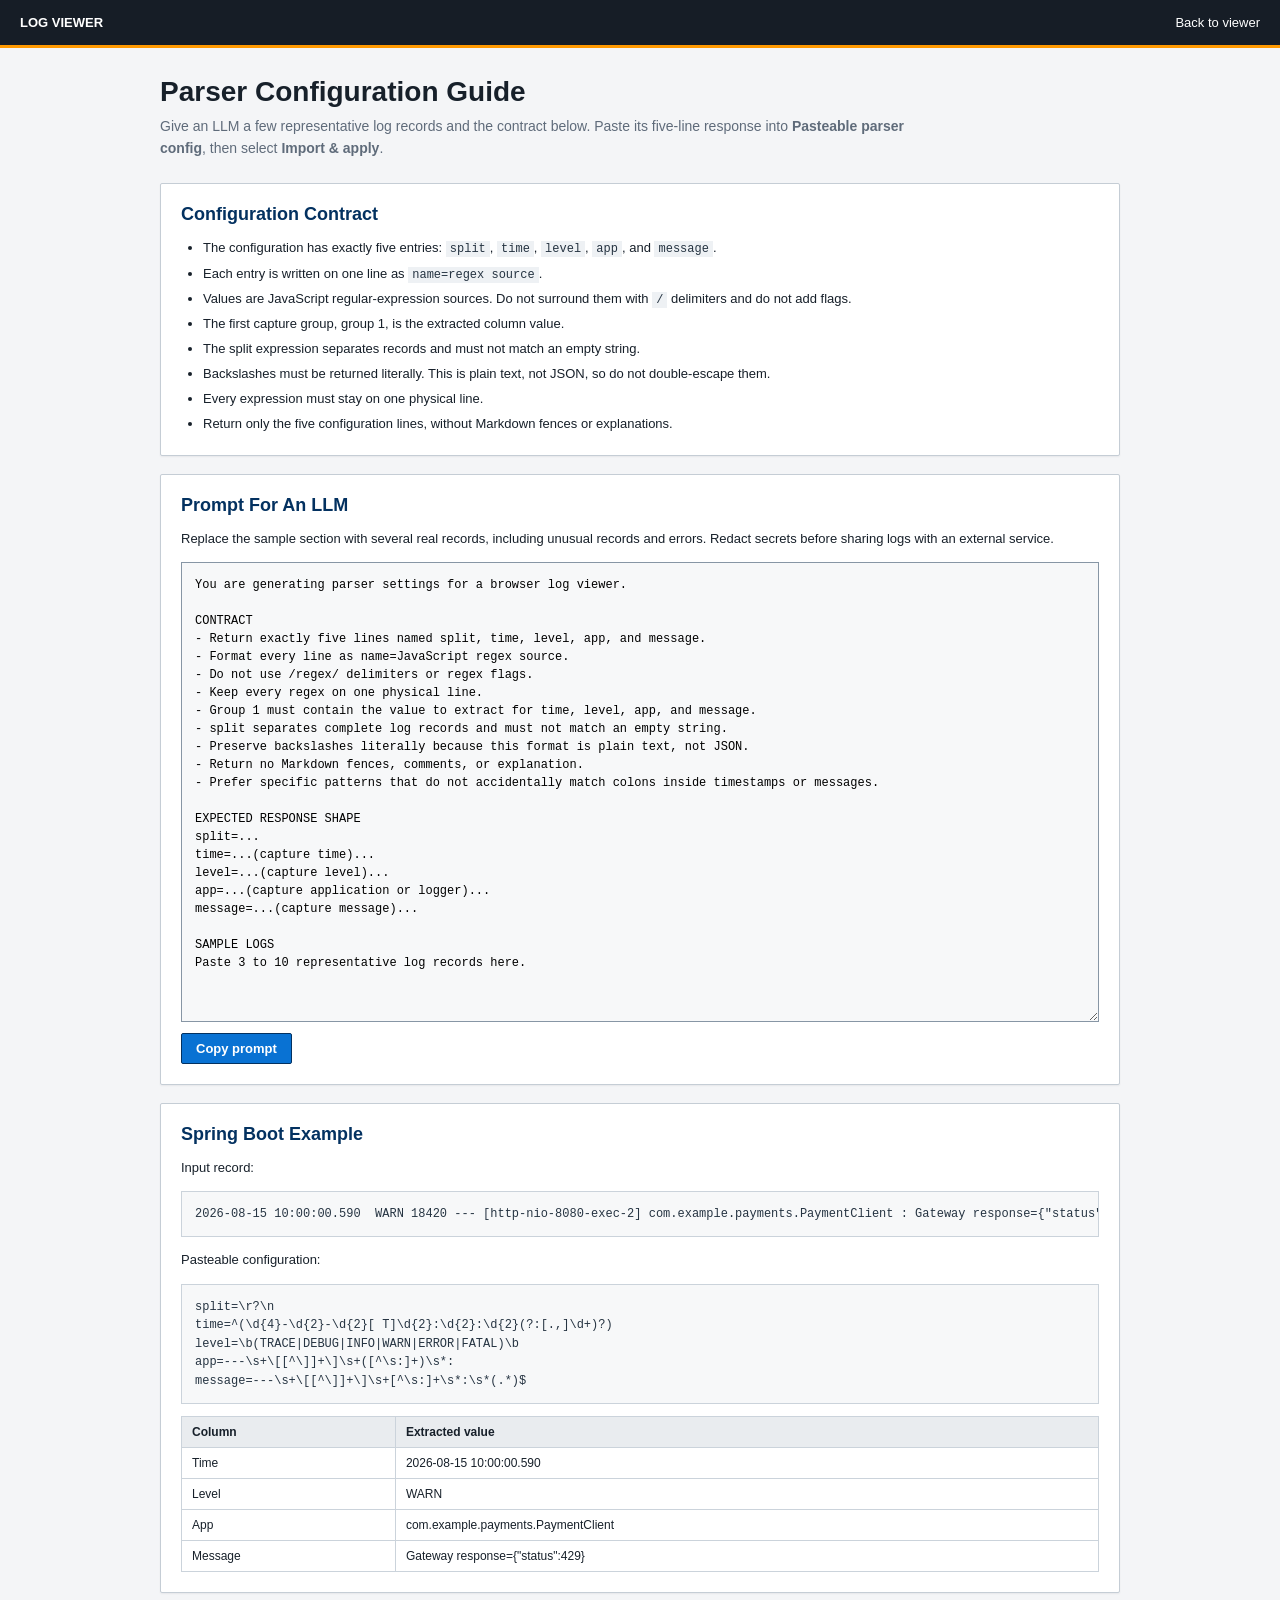
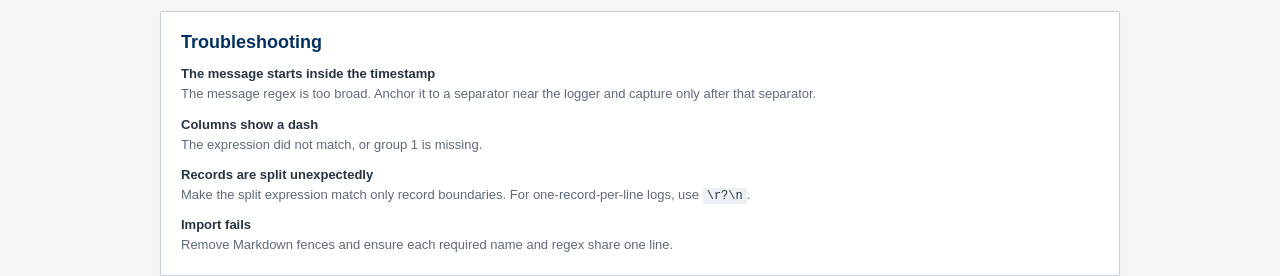
==== parser-help.html @ 6b8c0d4d "initial commit" ====
<!doctype html>
<html lang="en">
<head>
  <meta charset="UTF-8" />
  <meta name="viewport" content="width=device-width, initial-scale=1.0" />
  <title>Log Viewer Parser Help</title>
  <link rel="stylesheet" href="styles.css" />
</head>
<body class="help-body">
  <header class="help-topbar"><strong>LOG VIEWER</strong><a href="index.html">Back to viewer</a></header>
  <main class="help-page">
    <h1>Parser Configuration Guide</h1>
    <p class="help-lead">Give an LLM a few representative log records and the contract below. Paste its five-line response into <strong>Pasteable parser config</strong>, then select <strong>Import &amp; apply</strong>.</p>

    <section class="help-card">
      <h2>Configuration Contract</h2>
      <ul>
        <li>The configuration has exactly five entries: <code>split</code>, <code>time</code>, <code>level</code>, <code>app</code>, and <code>message</code>.</li>
        <li>Each entry is written on one line as <code>name=regex source</code>.</li>
        <li>Values are JavaScript regular-expression sources. Do not surround them with <code>/</code> delimiters and do not add flags.</li>
        <li>The first capture group, group 1, is the extracted column value.</li>
        <li>The split expression separates records and must not match an empty string.</li>
        <li>Backslashes must be returned literally. This is plain text, not JSON, so do not double-escape them.</li>
        <li>Every expression must stay on one physical line.</li>
        <li>Return only the five configuration lines, without Markdown fences or explanations.</li>
      </ul>
    </section>

    <section class="help-card">
      <h2>Prompt For An LLM</h2>
      <p>Replace the sample section with several real records, including unusual records and errors. Redact secrets before sharing logs with an external service.</p>
      <textarea class="prompt-template" id="llmPrompt" rows="24" readonly>You are generating parser settings for a browser log viewer.

CONTRACT
- Return exactly five lines named split, time, level, app, and message.
- Format every line as name=JavaScript regex source.
- Do not use /regex/ delimiters or regex flags.
- Keep every regex on one physical line.
- Group 1 must contain the value to extract for time, level, app, and message.
- split separates complete log records and must not match an empty string.
- Preserve backslashes literally because this format is plain text, not JSON.
- Return no Markdown fences, comments, or explanation.
- Prefer specific patterns that do not accidentally match colons inside timestamps or messages.

EXPECTED RESPONSE SHAPE
split=...
time=...(capture time)...
level=...(capture level)...
app=...(capture application or logger)...
message=...(capture message)...

SAMPLE LOGS
Paste 3 to 10 representative log records here.</textarea>
      <button class="help-copy" id="copyPrompt" type="button">Copy prompt</button>
    </section>

    <section class="help-card">
      <h2>Spring Boot Example</h2>
      <p>Input record:</p>
      <pre>2026-08-15 10:00:00.590  WARN 18420 --- [http-nio-8080-exec-2] com.example.payments.PaymentClient : Gateway response={"status":429}</pre>
      <p>Pasteable configuration:</p>
      <pre>split=\r?\n
time=^(\d{4}-\d{2}-\d{2}[ T]\d{2}:\d{2}:\d{2}(?:[.,]\d+)?)
level=\b(TRACE|DEBUG|INFO|WARN|ERROR|FATAL)\b
app=---\s+\[[^\]]+\]\s+([^\s:]+)\s*:
message=---\s+\[[^\]]+\]\s+[^\s:]+\s*:\s*(.*)$</pre>
      <table class="help-table">
        <thead><tr><th>Column</th><th>Extracted value</th></tr></thead>
        <tbody><tr><td>Time</td><td>2026-08-15 10:00:00.590</td></tr><tr><td>Level</td><td>WARN</td></tr><tr><td>App</td><td>com.example.payments.PaymentClient</td></tr><tr><td>Message</td><td>Gateway response={"status":429}</td></tr></tbody>
      </table>
    </section>

    <section class="help-card">
      <h2>Troubleshooting</h2>
      <dl><dt>The message starts inside the timestamp</dt><dd>The message regex is too broad. Anchor it to a separator near the logger and capture only after that separator.</dd><dt>Columns show a dash</dt><dd>The expression did not match, or group 1 is missing.</dd><dt>Records are split unexpectedly</dt><dd>Make the split expression match only record boundaries. For one-record-per-line logs, use <code>\r?\n</code>.</dd><dt>Import fails</dt><dd>Remove Markdown fences and ensure each required name and regex share one line.</dd></dl>
    </section>
  </main>
  <script>
    document.getElementById("copyPrompt").addEventListener("click", async (event) => {
      const prompt = document.getElementById("llmPrompt");
      try { await navigator.clipboard.writeText(prompt.value); event.currentTarget.textContent = "Copied"; }
      catch { prompt.select(); document.execCommand("copy"); event.currentTarget.textContent = "Copied"; }
    });
  </script>
</body>
</html>
---- styles.css ----
:root {
  --nav: #161d26;
  --text: #17202a;
  --muted: #5f6b7a;
  --border: #aab7c4;
  --border-soft: #d5dbdb;
  --surface: #fff;
  --surface-alt: #f4f5f7;
  --blue: #0972d3;
  --blue-dark: #033160;
  --teal: #007d8a;
  --orange: #ff9900;
  --danger: #d13212;
}

* { box-sizing: border-box; }
html, body { height: 100%; }
body { margin: 0; min-width: 320px; overflow: hidden; background: var(--surface); color: var(--text); font-family: -apple-system, BlinkMacSystemFont, "Segoe UI", Roboto, Helvetica, Arial, sans-serif; font-size: 13px; }
button, input, select { color: inherit; font: inherit; }
button { cursor: pointer; }
.shell { width: 100%; height: 100%; }

.topbar { height: 48px; display: flex; align-items: center; gap: 16px; padding: 0 16px; border-bottom: 3px solid var(--orange); background: var(--nav); color: #fff; }
.brand { color: #fff; font-size: 14px; font-weight: 700; letter-spacing: .3px; text-decoration: none; }
.file-status { min-width: 0; margin-left: auto; overflow: hidden; color: #b6c2cf; font: 11px Consolas, "SFMono-Regular", Menlo, monospace; text-overflow: ellipsis; white-space: nowrap; }
.upload-button { padding: 6px 12px; border: 1px solid #8796a5; border-radius: 2px; background: #fff; color: var(--blue-dark); font-size: 12px; font-weight: 700; cursor: pointer; }
.upload-button:hover { background: #f2f8fc; }
.upload-button input { display: none; }

.workbench { height: calc(100vh - 48px); display: flex; flex-direction: column; background: var(--surface); }
.toolbar { min-height: 48px; flex: none; display: flex; align-items: center; gap: 10px; padding: 7px 12px; border-bottom: 1px solid var(--border-soft); background: #fff; box-shadow: 0 1px 2px rgba(15, 23, 42, .08); z-index: 2; }
.sidebar-toggle { width: 34px; height: 32px; flex: none; display: grid; place-content: center; gap: 4px; padding: 0; border: 1px solid var(--border); border-radius: 2px; background: #fff; }
.sidebar-toggle span { width: 15px; height: 2px; display: block; background: #354150; }
.sidebar-toggle:hover, .sidebar-toggle[aria-expanded="true"] { border-color: var(--blue); background: #e9f3fb; }
.search-wrap { width: min(850px, 60vw); height: 32px; display: flex; align-items: center; border: 1px solid #8796a5; border-radius: 2px; background: #fff; }
.search-wrap:focus-within { border-color: var(--blue); box-shadow: 0 0 0 1px var(--blue); }
.search-icon { padding-left: 9px; color: var(--muted); font: 16px Consolas, monospace; }
.search-wrap input { min-width: 80px; flex: 1; padding: 5px 8px; border: 0; outline: 0; background: transparent; font-size: 13px; }
.toggle, .icon-button { height: 24px; min-width: 29px; padding: 0 6px; border: 0; border-left: 1px solid var(--border-soft); background: #fff; color: #414d5c; font: 11px Consolas, monospace; }
.toggle:hover, .icon-button:hover { background: #eef3f7; }
.toggle.active { background: #e6f4f5; color: #00636d; font-weight: 700; }
.icon-button { font-size: 15px; }
.search-modes, .search-navigation { height: 32px; flex: none; display: flex; }
.search-mode, .search-navigation button { min-width: 48px; padding: 0 9px; border: 1px solid #8796a5; background: #fff; color: #414d5c; font-size: 11px; }
.search-mode + .search-mode, .search-navigation button + button { border-left: 0; }
.search-mode.active { border-color: var(--blue-dark); background: #e9f3fb; color: var(--blue-dark); font-weight: 700; }
.search-navigation button { min-width: 30px; padding: 0; color: var(--blue-dark); font: 14px Consolas, monospace; }
.search-navigation button:hover:not(:disabled), .search-mode:hover { background: #f1f7fb; }
.search-navigation button:disabled { color: #9ba7b4; cursor: default; background: #f4f5f7; }
.result-count { flex: 1; color: var(--muted); font: 11px Consolas, monospace; white-space: nowrap; }

.workbench-body { --sidebar-width: 270px; flex: 1; min-height: 0; display: grid; grid-template-columns: var(--sidebar-width) 5px minmax(0, 1fr); }
.workbench-body.sidebar-hidden { grid-template-columns: minmax(0, 1fr); }
.workbench-body.sidebar-hidden .sidebar, .workbench-body.sidebar-hidden .sidebar-resize { display: none; }
.sidebar { overflow-y: auto; background: var(--surface-alt); }
.sidebar-resize { position: relative; background: var(--border-soft); cursor: col-resize; touch-action: none; }
.sidebar-resize::after { content: ""; position: absolute; inset: 0 -3px; }
.sidebar-resize:hover, .sidebar-resize:focus, .sidebar-resize.resizing { outline: 0; background: var(--blue); }
.sidebar-section { padding: 14px 12px; border-bottom: 1px solid #cfd6dd; }
.sidebar-heading { display: block; margin: 0 0 10px; color: #414d5c; font-size: 11px; font-weight: 700; letter-spacing: .35px; }

.application-list { display: grid; gap: 2px; }
.application-item { min-width: 0; display: flex; align-items: center; gap: 7px; padding: 5px 4px; border: 1px solid transparent; border-radius: 2px; font: 11px Consolas, "SFMono-Regular", Menlo, monospace; }
.application-item:hover { border-color: #b8c7d5; background: #fff; }
.application-item.hidden-app { color: #7d8996; }
.application-name { min-width: 0; overflow: hidden; text-overflow: ellipsis; white-space: nowrap; }
.application-placeholder { color: var(--muted); font-size: 11px; }
.app-visibility { width: 24px; height: 21px; flex: none; position: relative; padding: 0; border: 0; background: transparent; }
.eye-icon { position: absolute; left: 4px; top: 6px; width: 15px; height: 9px; border: 1.5px solid var(--teal); border-radius: 50% / 60%; }
.eye-icon::after { content: ""; position: absolute; left: 4px; top: 2px; width: 4px; height: 4px; border-radius: 50%; background: var(--teal); }
.app-visibility.app-hidden .eye-icon { opacity: .45; }
.app-visibility.app-hidden .eye-icon::before { content: ""; position: absolute; left: -2px; top: 3px; width: 18px; height: 1px; background: var(--danger); transform: rotate(-35deg); }

.parser-settings p { margin: 0 0 11px; color: var(--muted); font-size: 11px; }
.parser-heading { display: flex; align-items: baseline; justify-content: space-between; }
.parser-heading a { color: var(--blue); font-size: 11px; font-weight: 600; text-decoration: none; }
.parser-heading a:hover { text-decoration: underline; }
.parser-settings > label:not(.wrap-setting) { display: grid; gap: 4px; margin-bottom: 9px; color: #414d5c; font-size: 11px; font-weight: 600; }
.parser-settings input:not([type="checkbox"]) { width: 100%; min-width: 0; padding: 6px 7px; border: 1px solid #8796a5; border-radius: 2px; outline: 0; background: #fff; font: 10px Consolas, "SFMono-Regular", Menlo, monospace; }
.parser-settings input:not([type="checkbox"]):focus { border-color: var(--blue); box-shadow: 0 0 0 1px var(--blue); }
.wrap-setting { display: flex; align-items: center; gap: 7px; margin: 11px 0; color: var(--text); font-size: 12px; }
.wrap-setting input { margin: 0; accent-color: var(--blue); }
.pattern-error { display: block; margin-bottom: 8px; color: var(--danger); font: 10px Consolas, monospace; line-height: 1.4; }
.parser-settings > button { width: 100%; padding: 7px 10px; border: 1px solid var(--blue-dark); border-radius: 2px; background: var(--blue); color: #fff; font-size: 12px; font-weight: 700; }
.parser-settings > button:hover { background: #075fae; }
.config-label { margin-top: 14px; }
.parser-config { width: 100%; resize: vertical; padding: 7px; border: 1px solid #8796a5; border-radius: 2px; background: #fff; font: 10px Consolas, "SFMono-Regular", Menlo, monospace; line-height: 1.45; }
.parser-config:focus { border-color: var(--blue); outline: 0; box-shadow: 0 0 0 1px var(--blue); }
.config-actions { display: grid; grid-template-columns: 1fr 1fr; gap: 6px; margin-top: 6px; }
.config-actions button { padding: 6px 4px; border: 1px solid #8796a5; border-radius: 2px; background: #fff; color: var(--blue-dark); font-size: 10px; font-weight: 700; }
.config-actions button:hover { border-color: var(--blue); background: #e9f3fb; }

.log-pane { min-width: 0; min-height: 0; display: flex; flex-direction: column; }
.filters { min-height: 43px; flex: none; display: flex; align-items: center; padding: 6px 10px; border-bottom: 1px solid var(--border-soft); background: #fff; }
.filter-group { display: flex; align-items: center; gap: 8px; }
.filter-label { margin: 0; color: #414d5c; font-size: 10px; font-weight: 700; letter-spacing: .35px; }
.chips { display: flex; gap: 4px; }
.chip { padding: 3px 8px; border: 1px solid #8796a5; border-radius: 2px; background: #fff; color: #414d5c; font: 10px Consolas, monospace; }
.chip:hover { border-color: var(--blue); background: #f1f7fb; }
.chip.active { border-color: var(--blue-dark); background: #e9f3fb; color: var(--blue-dark); font-weight: 700; }
.chip[data-level="WARN"].active { border-color: #8d6605; background: #fff3cd; color: #6f4f00; }
.chip[data-level="ERROR"].active, .chip[data-level="FATAL"].active { border-color: #a52a15; background: #fce8e3; color: #8b1f0e; }
.chip[data-level="TRACE"], .chip[data-level="DEBUG"] { border-color: #9aa3b2; color: #697386; }
.chip[data-level="INFO"] { border-color: #6ca9dd; color: #0972d3; }
.chip[data-level="WARN"] { border-color: #c6922f; color: #9b6500; }
.chip[data-level="ERROR"], .chip[data-level="FATAL"] { border-color: #dc8068; color: #c4320a; }
.chip[data-level="TRACE"].active, .chip[data-level="DEBUG"].active { border-color: #697386; background: #edf0f4; color: #4f5969; }
.chip[data-level="INFO"].active { border-color: #0972d3; background: #e9f3fb; color: #075fae; }
.chip[data-level="WARN"].active { border-color: #9b6500; background: #fff3cd; color: #7a5000; }
.chip[data-level="ERROR"].active, .chip[data-level="FATAL"].active { border-color: #c4320a; background: #fce8e3; color: #a82a0a; }
.log-table { --app-width: 180px; --time-width: 218px; --level-width: 90px; --message-width: 300px; flex: 1; min-height: 0; overflow: auto; position: relative; background: #fff; }
.table-head, .log-row { min-width: 680px; display: grid; grid-template-columns: var(--app-width) var(--time-width) var(--level-width) minmax(var(--message-width), 1fr); align-items: center; }
.table-head { height: 36px; position: sticky; top: 0; z-index: 3; border-bottom: 1px solid #8796a5; background: #e9ecef; color: #354150; font-size: 11px; font-weight: 700; letter-spacing: .2px; }
.column-heading { height: 36px; position: relative; display: flex; align-items: center; padding: 0 10px; }
.time-heading { justify-content: space-between; }
.sort-arrow { width: 23px; height: 24px; margin-left: 8px; padding: 0; border: 1px solid #8796a5; border-radius: 2px; background: #fff; color: var(--blue-dark); font: 14px Consolas, monospace; line-height: 20px; }
.sort-arrow:hover { border-color: var(--blue); background: #e9f3fb; }
.resize-handle { position: absolute; top: 0; right: -4px; z-index: 5; width: 8px; height: 100%; cursor: col-resize; }
.resize-handle::after { content: ""; position: absolute; top: 0; bottom: 0; left: 3px; width: 1px; background: #8796a5; }
.resize-handle:hover::after, .resize-handle:active::after { width: 2px; background: var(--blue); }

.virtual-space { position: relative; }
.virtual-rows { position: absolute; inset: 0 0 auto; }
.log-row { height: 42px; position: absolute; top: 0; left: 0; right: 0; border-bottom: 1px solid #e7ebef; font: 12px Consolas, "SFMono-Regular", Menlo, monospace; }
.log-row.alternate-row { background: #fbfcfd; }
.log-row.current-match { background: #dceefb; box-shadow: inset 3px 0 0 var(--blue); }
.log-row > * { overflow: hidden; padding: 0 10px; text-overflow: ellipsis; white-space: nowrap; }
.app-cell { color: #006d77; }
.time-cell { color: #4d5968; }
.level-cell { font-size: 10px; font-weight: 700; }
.level-info { color: #0972d3; }
.level-debug, .level-trace { color: #697386; }
.level-warn { color: #9b6500; }
.level-error, .level-fatal { color: #c4320a; }
.message-cell { color: #1f2933; }
mark { padding: 1px 0; background: #fff2b2; color: inherit; }
.log-table.wrap-enabled { overflow-x: hidden; }
.log-table.wrap-enabled .table-head, .log-table.wrap-enabled .log-row { width: 100%; min-width: 0; grid-template-columns: var(--app-width) var(--time-width) var(--level-width) minmax(0, 1fr); }
.log-table.wrap-enabled .message-cell { display: -webkit-box; overflow-wrap: anywhere; word-break: break-word; white-space: normal; -webkit-box-orient: vertical; -webkit-line-clamp: 2; line-height: 16px; }
.log-row.has-formatted-json { align-items: stretch; }
.log-row.has-formatted-json > *:not(.message-cell) { padding-top: 13px; }
.log-table .message-cell.formatted-json { display: block; overflow: visible; padding-top: 8px; padding-bottom: 8px; overflow-wrap: anywhere; white-space: pre-wrap; line-height: 16px; }
.empty-state { display: grid; min-height: 280px; place-content: center; color: var(--muted); text-align: center; }
.empty-state[hidden] { display: none; }

.help-body { min-height: 100%; overflow: auto; background: #f4f5f7; }
.help-topbar { height: 48px; display: flex; align-items: center; justify-content: space-between; padding: 0 20px; border-bottom: 3px solid var(--orange); background: var(--nav); color: #fff; }
.help-topbar a { color: #fff; text-decoration: none; }
.help-topbar a:hover { text-decoration: underline; }
.help-page { width: min(960px, calc(100% - 32px)); margin: 28px auto 60px; }
.help-page h1 { margin: 0 0 8px; color: #17202a; font-size: 28px; }
.help-lead { max-width: 780px; margin: 0 0 24px; color: var(--muted); font-size: 14px; line-height: 1.55; }
.help-card { margin-bottom: 18px; padding: 20px; border: 1px solid #c5cdd5; border-radius: 2px; background: #fff; box-shadow: 0 1px 2px rgba(15, 23, 42, .06); }
.help-card h2 { margin: 0 0 13px; color: var(--blue-dark); font-size: 18px; }
.help-card p, .help-card li, .help-card dd { line-height: 1.55; }
.help-card ul { margin: 0; padding-left: 22px; }
.help-card li + li { margin-top: 5px; }
.help-card code { padding: 1px 4px; background: #eef1f4; color: #263442; font: 12px Consolas, monospace; }
.help-card pre { overflow-x: auto; padding: 13px; border: 1px solid #cbd3db; background: #f7f8f9; color: #263442; font: 12px/1.55 Consolas, "SFMono-Regular", Menlo, monospace; white-space: pre; }
.prompt-template { width: 100%; resize: vertical; padding: 13px; border: 1px solid #8796a5; background: #f7f8f9; font: 12px/1.5 Consolas, "SFMono-Regular", Menlo, monospace; }
.help-copy { margin-top: 8px; padding: 7px 14px; border: 1px solid var(--blue-dark); border-radius: 2px; background: var(--blue); color: #fff; font-weight: 700; }
.help-table { width: 100%; border-collapse: collapse; font-size: 12px; }
.help-table th, .help-table td { padding: 8px 10px; border: 1px solid #cbd3db; text-align: left; }
.help-table th { background: #e9ecef; }
.help-card dl { margin: 0; }
.help-card dt { margin-top: 12px; color: #263442; font-weight: 700; }
.help-card dt:first-child { margin-top: 0; }
.help-card dd { margin: 3px 0 0; color: var(--muted); }

@media (max-width: 760px) {
  body { overflow: auto; }
  .topbar { height: 44px; padding: 0 10px; }
  .file-status { display: none; }
  .workbench { height: auto; }
  .toolbar { flex-wrap: wrap; }
  .search-wrap { width: calc(100% - 44px); }
  .search-modes { margin-left: 44px; }
  .result-count { width: 100%; flex-basis: 100%; }
  .workbench-body { grid-template-columns: 1fr; }
  .sidebar { max-height: 270px; border-bottom: 1px solid var(--border-soft); }
  .sidebar-resize { display: none; }
  .log-pane { height: 65vh; }
  .filters { overflow-x: auto; }
  .log-table { --app-width: 130px; --time-width: 190px; --level-width: 80px; --message-width: 260px; }
}
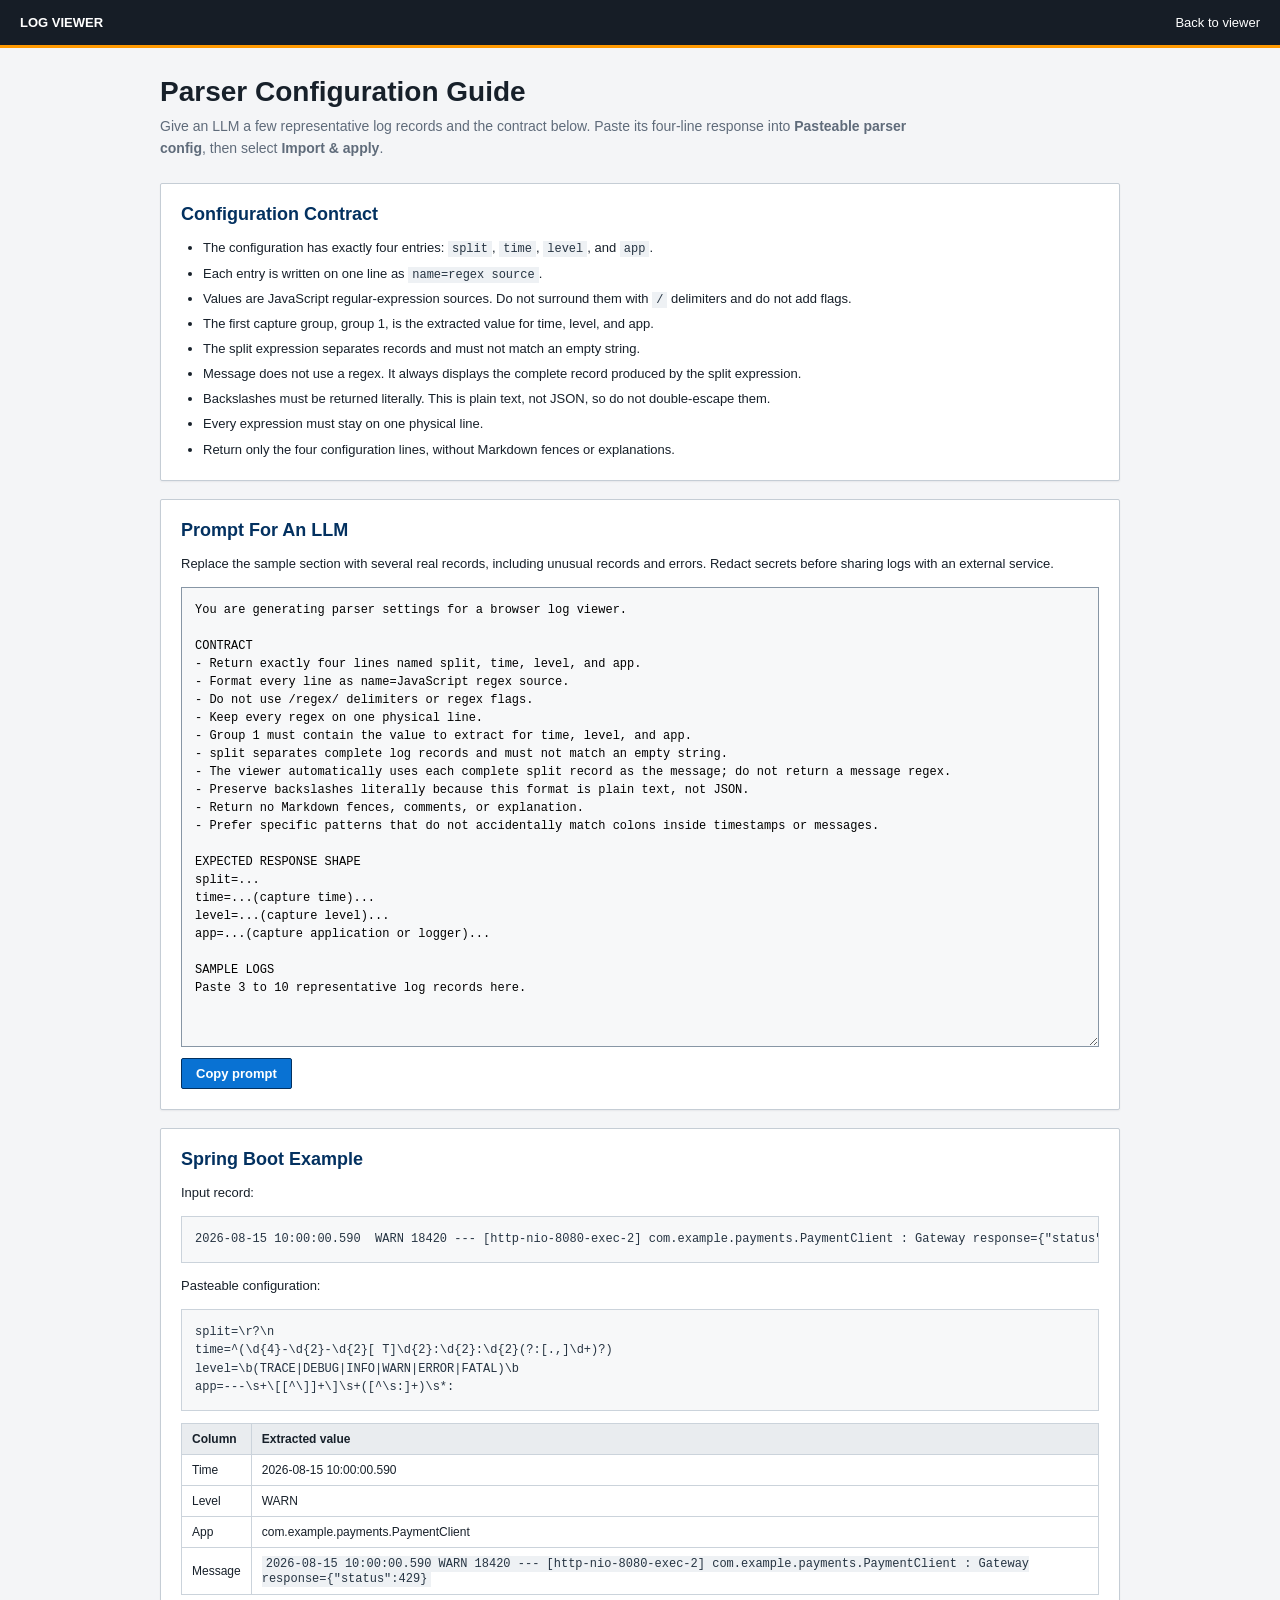
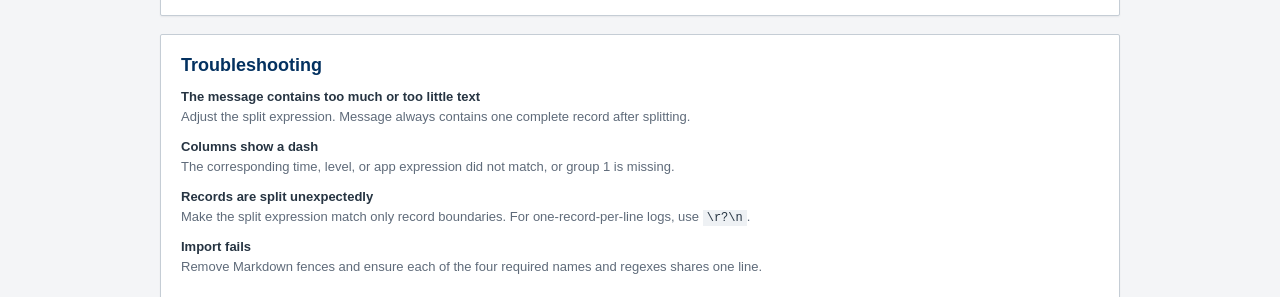
==== commit 7fb7e9a5: "dont regex message" ====
--- a/parser-help.html
+++ b/parser-help.html
@@ -10,19 +10,20 @@
   <header class="help-topbar"><strong>LOG VIEWER</strong><a href="index.html">Back to viewer</a></header>
   <main class="help-page">
     <h1>Parser Configuration Guide</h1>
-    <p class="help-lead">Give an LLM a few representative log records and the contract below. Paste its five-line response into <strong>Pasteable parser config</strong>, then select <strong>Import &amp; apply</strong>.</p>
+    <p class="help-lead">Give an LLM a few representative log records and the contract below. Paste its four-line response into <strong>Pasteable parser config</strong>, then select <strong>Import &amp; apply</strong>.</p>
 
     <section class="help-card">
       <h2>Configuration Contract</h2>
       <ul>
-        <li>The configuration has exactly five entries: <code>split</code>, <code>time</code>, <code>level</code>, <code>app</code>, and <code>message</code>.</li>
+        <li>The configuration has exactly four entries: <code>split</code>, <code>time</code>, <code>level</code>, and <code>app</code>.</li>
         <li>Each entry is written on one line as <code>name=regex source</code>.</li>
         <li>Values are JavaScript regular-expression sources. Do not surround them with <code>/</code> delimiters and do not add flags.</li>
-        <li>The first capture group, group 1, is the extracted column value.</li>
+        <li>The first capture group, group 1, is the extracted value for time, level, and app.</li>
         <li>The split expression separates records and must not match an empty string.</li>
+        <li>Message does not use a regex. It always displays the complete record produced by the split expression.</li>
         <li>Backslashes must be returned literally. This is plain text, not JSON, so do not double-escape them.</li>
         <li>Every expression must stay on one physical line.</li>
-        <li>Return only the five configuration lines, without Markdown fences or explanations.</li>
+        <li>Return only the four configuration lines, without Markdown fences or explanations.</li>
       </ul>
     </section>
 
@@ -32,12 +33,13 @@
       <textarea class="prompt-template" id="llmPrompt" rows="24" readonly>You are generating parser settings for a browser log viewer.
 
 CONTRACT
-- Return exactly five lines named split, time, level, app, and message.
+- Return exactly four lines named split, time, level, and app.
 - Format every line as name=JavaScript regex source.
 - Do not use /regex/ delimiters or regex flags.
 - Keep every regex on one physical line.
-- Group 1 must contain the value to extract for time, level, app, and message.
+- Group 1 must contain the value to extract for time, level, and app.
 - split separates complete log records and must not match an empty string.
+- The viewer automatically uses each complete split record as the message; do not return a message regex.
 - Preserve backslashes literally because this format is plain text, not JSON.
 - Return no Markdown fences, comments, or explanation.
 - Prefer specific patterns that do not accidentally match colons inside timestamps or messages.
@@ -47,7 +49,6 @@
 time=...(capture time)...
 level=...(capture level)...
 app=...(capture application or logger)...
-message=...(capture message)...
 
 SAMPLE LOGS
 Paste 3 to 10 representative log records here.</textarea>
@@ -62,17 +63,16 @@
       <pre>split=\r?\n
 time=^(\d{4}-\d{2}-\d{2}[ T]\d{2}:\d{2}:\d{2}(?:[.,]\d+)?)
 level=\b(TRACE|DEBUG|INFO|WARN|ERROR|FATAL)\b
-app=---\s+\[[^\]]+\]\s+([^\s:]+)\s*:
-message=---\s+\[[^\]]+\]\s+[^\s:]+\s*:\s*(.*)$</pre>
+app=---\s+\[[^\]]+\]\s+([^\s:]+)\s*:</pre>
       <table class="help-table">
         <thead><tr><th>Column</th><th>Extracted value</th></tr></thead>
-        <tbody><tr><td>Time</td><td>2026-08-15 10:00:00.590</td></tr><tr><td>Level</td><td>WARN</td></tr><tr><td>App</td><td>com.example.payments.PaymentClient</td></tr><tr><td>Message</td><td>Gateway response={"status":429}</td></tr></tbody>
+        <tbody><tr><td>Time</td><td>2026-08-15 10:00:00.590</td></tr><tr><td>Level</td><td>WARN</td></tr><tr><td>App</td><td>com.example.payments.PaymentClient</td></tr><tr><td>Message</td><td><code>2026-08-15 10:00:00.590  WARN 18420 --- [http-nio-8080-exec-2] com.example.payments.PaymentClient : Gateway response={"status":429}</code></td></tr></tbody>
       </table>
     </section>
 
     <section class="help-card">
       <h2>Troubleshooting</h2>
-      <dl><dt>The message starts inside the timestamp</dt><dd>The message regex is too broad. Anchor it to a separator near the logger and capture only after that separator.</dd><dt>Columns show a dash</dt><dd>The expression did not match, or group 1 is missing.</dd><dt>Records are split unexpectedly</dt><dd>Make the split expression match only record boundaries. For one-record-per-line logs, use <code>\r?\n</code>.</dd><dt>Import fails</dt><dd>Remove Markdown fences and ensure each required name and regex share one line.</dd></dl>
+      <dl><dt>The message contains too much or too little text</dt><dd>Adjust the split expression. Message always contains one complete record after splitting.</dd><dt>Columns show a dash</dt><dd>The corresponding time, level, or app expression did not match, or group 1 is missing.</dd><dt>Records are split unexpectedly</dt><dd>Make the split expression match only record boundaries. For one-record-per-line logs, use <code>\r?\n</code>.</dd><dt>Import fails</dt><dd>Remove Markdown fences and ensure each of the four required names and regexes shares one line.</dd></dl>
     </section>
   </main>
   <script>
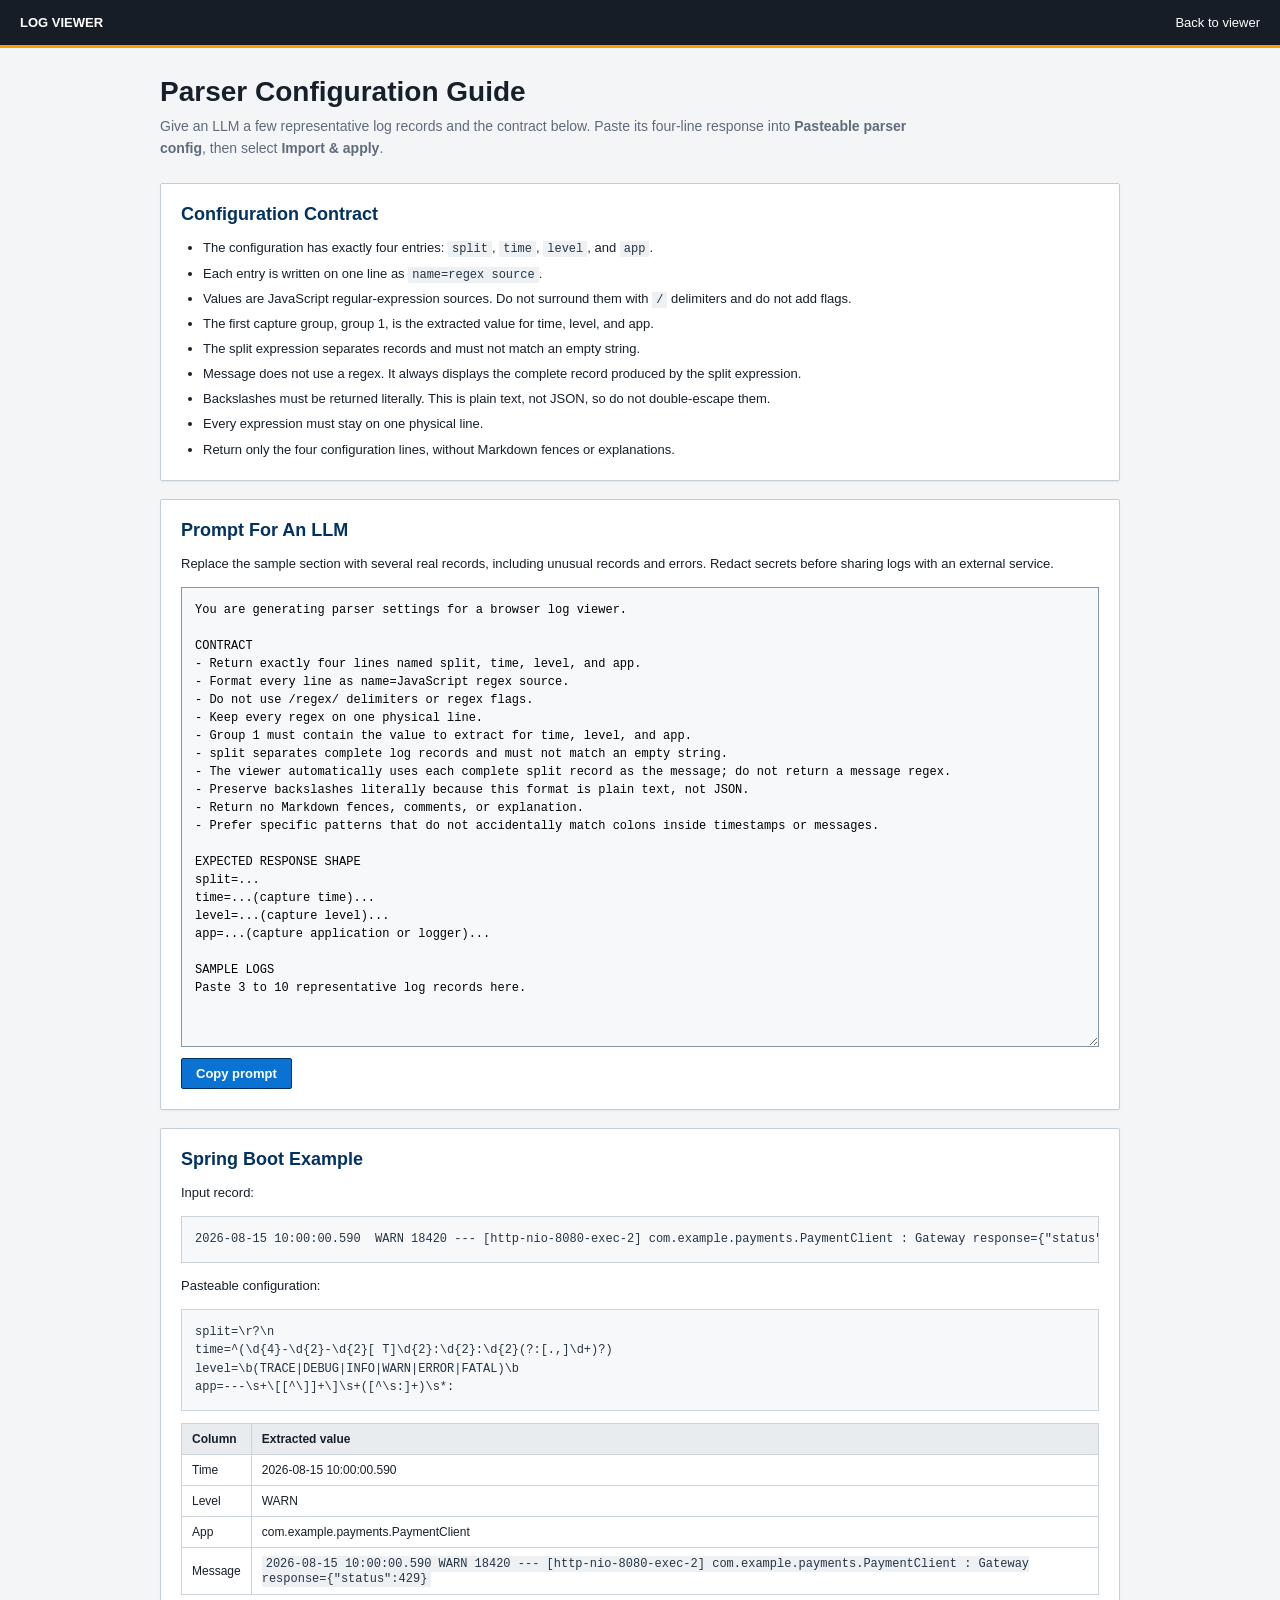
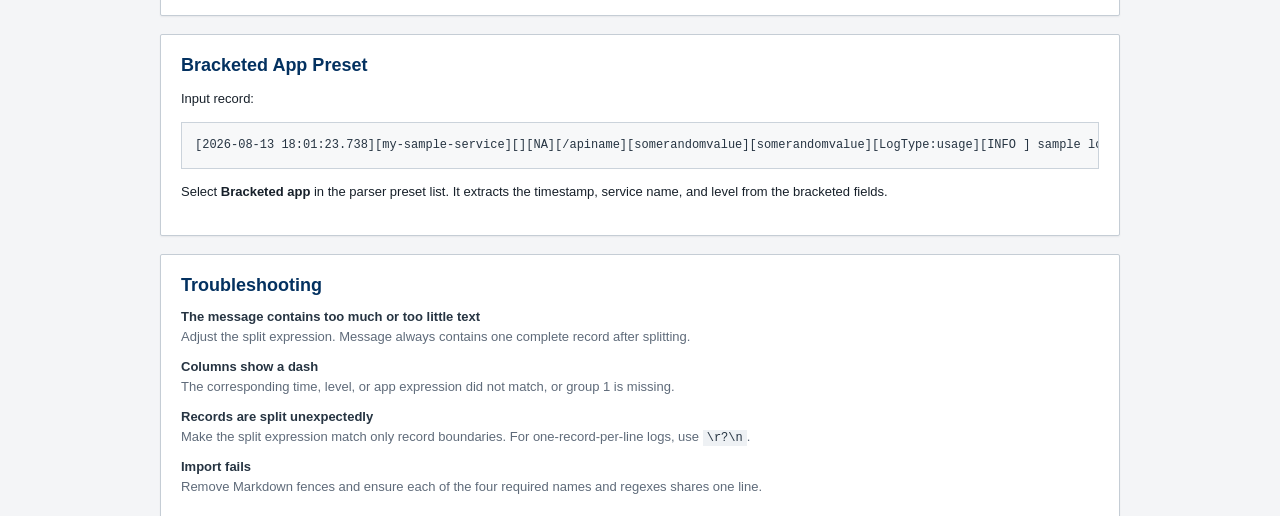
==== commit 11a87fb4: "Added string replace feature" ====
--- a/parser-help.html
+++ b/parser-help.html
@@ -71,6 +71,13 @@
     </section>
 
     <section class="help-card">
+      <h2>Bracketed App Preset</h2>
+      <p>Input record:</p>
+      <pre>[2026-08-13 18:01:23.738][my-sample-service][][NA][/apiname][somerandomvalue][somerandomvalue][LogType:usage][INFO ] sample log message</pre>
+      <p>Select <strong>Bracketed app</strong> in the parser preset list. It extracts the timestamp, service name, and level from the bracketed fields.</p>
+    </section>
+
+    <section class="help-card">
       <h2>Troubleshooting</h2>
       <dl><dt>The message contains too much or too little text</dt><dd>Adjust the split expression. Message always contains one complete record after splitting.</dd><dt>Columns show a dash</dt><dd>The corresponding time, level, or app expression did not match, or group 1 is missing.</dd><dt>Records are split unexpectedly</dt><dd>Make the split expression match only record boundaries. For one-record-per-line logs, use <code>\r?\n</code>.</dd><dt>Import fails</dt><dd>Remove Markdown fences and ensure each of the four required names and regexes shares one line.</dd></dl>
     </section>
--- a/styles.css
+++ b/styles.css
@@ -71,11 +71,27 @@
 .app-visibility.app-hidden .eye-icon { opacity: .45; }
 .app-visibility.app-hidden .eye-icon::before { content: ""; position: absolute; left: -2px; top: 3px; width: 18px; height: 1px; background: var(--danger); transform: rotate(-35deg); }
 
+.replacement-settings p { margin: 0 0 10px; color: var(--muted); font-size: 11px; line-height: 1.4; }
+.replacement-settings code { color: #354150; font: 10px Consolas, "SFMono-Regular", Menlo, monospace; }
+.replacement-list { display: grid; gap: 6px; }
+.replacement-rule { display: grid; grid-template-columns: minmax(0, 1fr) minmax(0, 1fr) 25px; gap: 4px; }
+.replacement-rule input { width: 100%; min-width: 0; padding: 6px; border: 1px solid #8796a5; border-radius: 2px; outline: 0; background: #fff; font: 10px Consolas, "SFMono-Regular", Menlo, monospace; }
+.replacement-rule input:focus { border-color: var(--blue); box-shadow: 0 0 0 1px var(--blue); }
+.remove-replacement { padding: 0; border: 1px solid #8796a5; border-radius: 2px; background: #fff; color: var(--danger); font: 12px Consolas, monospace; }
+.remove-replacement:hover { border-color: var(--danger); background: #fce8e3; }
+.replacement-placeholder { color: var(--muted); font-size: 11px; }
+.replacement-settings .add-replacement, .replacement-settings .apply-replacements { width: 100%; margin-top: 8px; padding: 6px 8px; border: 1px solid #8796a5; border-radius: 2px; background: #fff; color: var(--blue-dark); font-size: 11px; font-weight: 700; }
+.replacement-settings .add-replacement:hover { border-color: var(--blue); background: #e9f3fb; }
+.replacement-settings .apply-replacements { border-color: var(--blue-dark); background: var(--blue); color: #fff; }
+.replacement-settings .apply-replacements:hover { background: #075fae; }
+
 .parser-settings p { margin: 0 0 11px; color: var(--muted); font-size: 11px; }
 .parser-heading { display: flex; align-items: baseline; justify-content: space-between; }
 .parser-heading a { color: var(--blue); font-size: 11px; font-weight: 600; text-decoration: none; }
 .parser-heading a:hover { text-decoration: underline; }
 .parser-settings > label:not(.wrap-setting) { display: grid; gap: 4px; margin-bottom: 9px; color: #414d5c; font-size: 11px; font-weight: 600; }
+.parser-settings select { width: 100%; padding: 6px 7px; border: 1px solid #8796a5; border-radius: 2px; outline: 0; background: #fff; font-size: 11px; }
+.parser-settings select:focus { border-color: var(--blue); box-shadow: 0 0 0 1px var(--blue); }
 .parser-settings input:not([type="checkbox"]) { width: 100%; min-width: 0; padding: 6px 7px; border: 1px solid #8796a5; border-radius: 2px; outline: 0; background: #fff; font: 10px Consolas, "SFMono-Regular", Menlo, monospace; }
 .parser-settings input:not([type="checkbox"]):focus { border-color: var(--blue); box-shadow: 0 0 0 1px var(--blue); }
 .wrap-setting { display: flex; align-items: center; gap: 7px; margin: 11px 0; color: var(--text); font-size: 12px; }
@@ -137,9 +153,9 @@
 .log-table.wrap-enabled { overflow-x: hidden; }
 .log-table.wrap-enabled .table-head, .log-table.wrap-enabled .log-row { width: 100%; min-width: 0; grid-template-columns: var(--app-width) var(--time-width) var(--level-width) minmax(0, 1fr); }
 .log-table.wrap-enabled .message-cell { display: -webkit-box; overflow-wrap: anywhere; word-break: break-word; white-space: normal; -webkit-box-orient: vertical; -webkit-line-clamp: 2; line-height: 16px; }
-.log-row.has-formatted-json { align-items: stretch; }
-.log-row.has-formatted-json > *:not(.message-cell) { padding-top: 13px; }
-.log-table .message-cell.formatted-json { display: block; overflow: visible; padding-top: 8px; padding-bottom: 8px; overflow-wrap: anywhere; white-space: pre-wrap; line-height: 16px; }
+.log-row.has-multiline-message { align-items: stretch; }
+.log-row.has-multiline-message > *:not(.message-cell) { padding-top: 13px; }
+.log-table .message-cell.multiline-message { display: block; overflow: visible; padding-top: 8px; padding-bottom: 8px; overflow-wrap: anywhere; white-space: pre-wrap; line-height: 16px; }
 .empty-state { display: grid; min-height: 280px; place-content: center; color: var(--muted); text-align: center; }
 .empty-state[hidden] { display: none; }
 
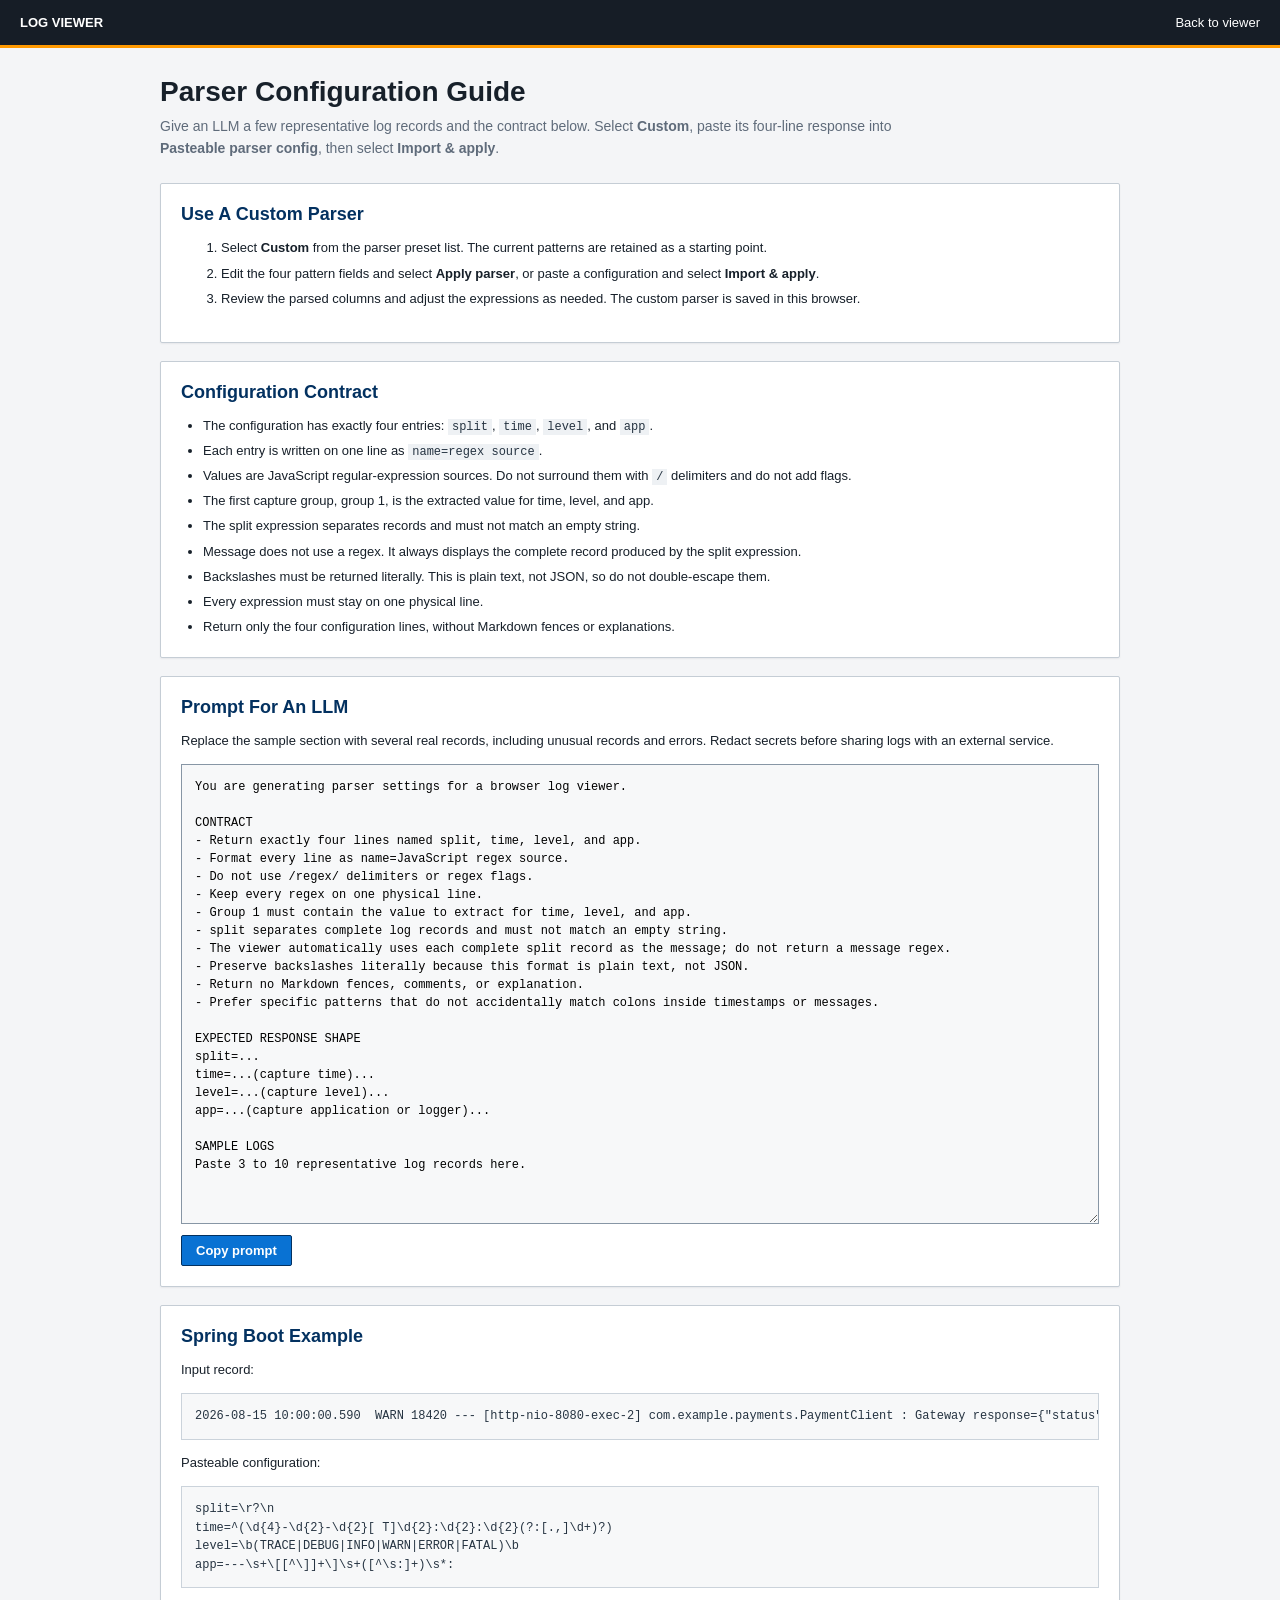
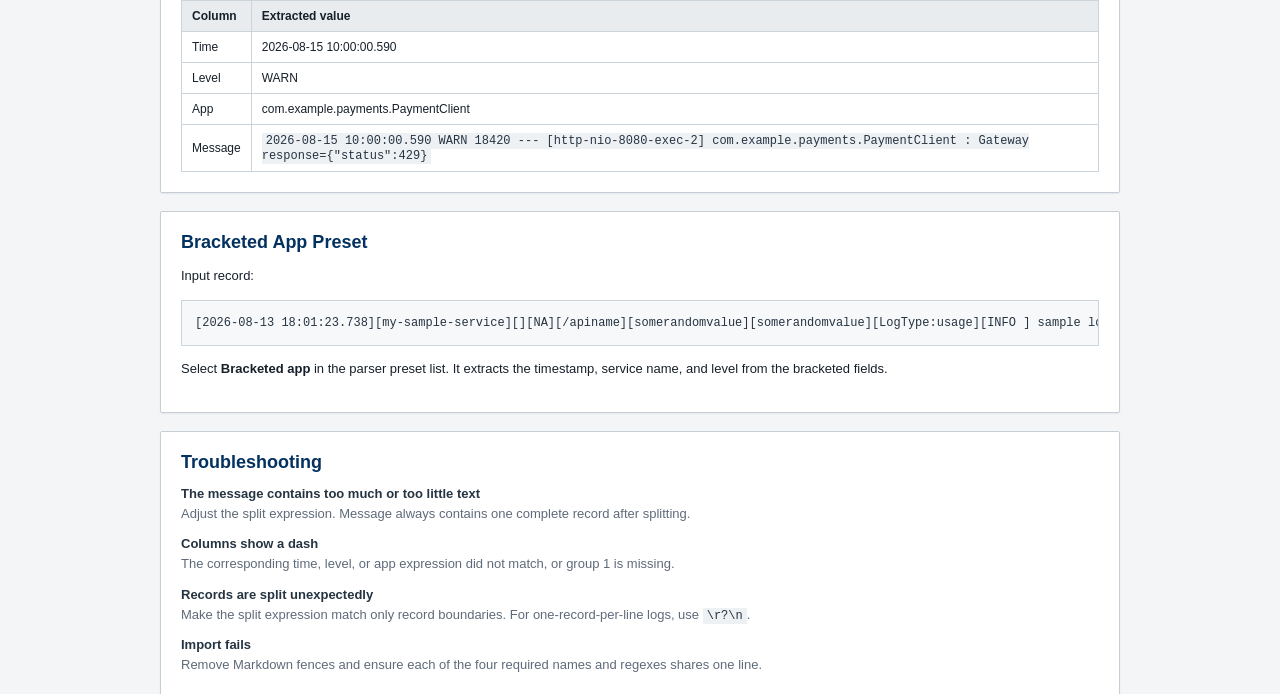
==== commit 75a0ffb7: "fixed log viewer" ====
--- a/parser-help.html
+++ b/parser-help.html
@@ -10,7 +10,16 @@
   <header class="help-topbar"><strong>LOG VIEWER</strong><a href="index.html">Back to viewer</a></header>
   <main class="help-page">
     <h1>Parser Configuration Guide</h1>
-    <p class="help-lead">Give an LLM a few representative log records and the contract below. Paste its four-line response into <strong>Pasteable parser config</strong>, then select <strong>Import &amp; apply</strong>.</p>
+    <p class="help-lead">Give an LLM a few representative log records and the contract below. Select <strong>Custom</strong>, paste its four-line response into <strong>Pasteable parser config</strong>, then select <strong>Import &amp; apply</strong>.</p>
+
+    <section class="help-card">
+      <h2>Use A Custom Parser</h2>
+      <ol>
+        <li>Select <strong>Custom</strong> from the parser preset list. The current patterns are retained as a starting point.</li>
+        <li>Edit the four pattern fields and select <strong>Apply parser</strong>, or paste a configuration and select <strong>Import &amp; apply</strong>.</li>
+        <li>Review the parsed columns and adjust the expressions as needed. The custom parser is saved in this browser.</li>
+      </ol>
+    </section>
 
     <section class="help-card">
       <h2>Configuration Contract</h2>
--- a/styles.css
+++ b/styles.css
@@ -89,17 +89,21 @@
 .parser-heading { display: flex; align-items: baseline; justify-content: space-between; }
 .parser-heading a { color: var(--blue); font-size: 11px; font-weight: 600; text-decoration: none; }
 .parser-heading a:hover { text-decoration: underline; }
-.parser-settings > label:not(.wrap-setting) { display: grid; gap: 4px; margin-bottom: 9px; color: #414d5c; font-size: 11px; font-weight: 600; }
+.parser-settings > label:not(.wrap-setting), .parser-fields > label:not(.config-label) { display: grid; gap: 4px; margin-bottom: 9px; color: #414d5c; font-size: 11px; font-weight: 600; }
 .parser-settings select { width: 100%; padding: 6px 7px; border: 1px solid #8796a5; border-radius: 2px; outline: 0; background: #fff; font-size: 11px; }
 .parser-settings select:focus { border-color: var(--blue); box-shadow: 0 0 0 1px var(--blue); }
 .parser-settings input:not([type="checkbox"]) { width: 100%; min-width: 0; padding: 6px 7px; border: 1px solid #8796a5; border-radius: 2px; outline: 0; background: #fff; font: 10px Consolas, "SFMono-Regular", Menlo, monospace; }
 .parser-settings input:not([type="checkbox"]):focus { border-color: var(--blue); box-shadow: 0 0 0 1px var(--blue); }
+.parser-detection { display: block; min-height: 16px; margin: -2px 0 7px; color: var(--teal); font: 10px Consolas, "SFMono-Regular", Menlo, monospace; }
+.parser-fields { min-width: 0; margin: 0; padding: 0; border: 0; }
+.parser-fields:disabled { opacity: .48; }
+.parser-fields:disabled input, .parser-fields:disabled textarea, .parser-fields:disabled button { cursor: not-allowed; background: #e4e7eb; }
 .wrap-setting { display: flex; align-items: center; gap: 7px; margin: 11px 0; color: var(--text); font-size: 12px; }
 .wrap-setting input { margin: 0; accent-color: var(--blue); }
 .pattern-error { display: block; margin-bottom: 8px; color: var(--danger); font: 10px Consolas, monospace; line-height: 1.4; }
-.parser-settings > button { width: 100%; padding: 7px 10px; border: 1px solid var(--blue-dark); border-radius: 2px; background: var(--blue); color: #fff; font-size: 12px; font-weight: 700; }
-.parser-settings > button:hover { background: #075fae; }
-.config-label { margin-top: 14px; }
+.parser-fields > button { width: 100%; padding: 7px 10px; border: 1px solid var(--blue-dark); border-radius: 2px; background: var(--blue); color: #fff; font-size: 12px; font-weight: 700; }
+.parser-fields > button:hover:not(:disabled) { background: #075fae; }
+.config-label { display: block; margin-top: 14px; margin-bottom: 4px; color: #414d5c; font-size: 11px; font-weight: 600; }
 .parser-config { width: 100%; resize: vertical; padding: 7px; border: 1px solid #8796a5; border-radius: 2px; background: #fff; font: 10px Consolas, "SFMono-Regular", Menlo, monospace; line-height: 1.45; }
 .parser-config:focus { border-color: var(--blue); outline: 0; box-shadow: 0 0 0 1px var(--blue); }
 .config-actions { display: grid; grid-template-columns: 1fr 1fr; gap: 6px; margin-top: 6px; }
@@ -111,16 +115,19 @@
 .filter-group { display: flex; align-items: center; gap: 8px; }
 .filter-label { margin: 0; color: #414d5c; font-size: 10px; font-weight: 700; letter-spacing: .35px; }
 .chips { display: flex; gap: 4px; }
-.chip { padding: 3px 8px; border: 1px solid #8796a5; border-radius: 2px; background: #fff; color: #414d5c; font: 10px Consolas, monospace; }
+.chip { display: inline-flex; align-items: center; gap: 5px; padding: 3px 8px; border: 1px solid #8796a5; border-radius: 2px; background: #fff; color: #414d5c; font: 10px Consolas, monospace; }
+.chip-count { opacity: .7; font-variant-numeric: tabular-nums; }
 .chip:hover { border-color: var(--blue); background: #f1f7fb; }
 .chip.active { border-color: var(--blue-dark); background: #e9f3fb; color: var(--blue-dark); font-weight: 700; }
 .chip[data-level="WARN"].active { border-color: #8d6605; background: #fff3cd; color: #6f4f00; }
 .chip[data-level="ERROR"].active, .chip[data-level="FATAL"].active { border-color: #a52a15; background: #fce8e3; color: #8b1f0e; }
 .chip[data-level="TRACE"], .chip[data-level="DEBUG"] { border-color: #9aa3b2; color: #697386; }
+.chip[data-level="UNK"] { border-color: #9b7fc4; color: #75509d; }
 .chip[data-level="INFO"] { border-color: #6ca9dd; color: #0972d3; }
 .chip[data-level="WARN"] { border-color: #c6922f; color: #9b6500; }
 .chip[data-level="ERROR"], .chip[data-level="FATAL"] { border-color: #dc8068; color: #c4320a; }
 .chip[data-level="TRACE"].active, .chip[data-level="DEBUG"].active { border-color: #697386; background: #edf0f4; color: #4f5969; }
+.chip[data-level="UNK"].active { border-color: #7c3aed; background: #f3e8ff; color: #6b21a8; }
 .chip[data-level="INFO"].active { border-color: #0972d3; background: #e9f3fb; color: #075fae; }
 .chip[data-level="WARN"].active { border-color: #9b6500; background: #fff3cd; color: #7a5000; }
 .chip[data-level="ERROR"].active, .chip[data-level="FATAL"].active { border-color: #c4320a; background: #fce8e3; color: #a82a0a; }
@@ -141,21 +148,21 @@
 .log-row.alternate-row { background: #fbfcfd; }
 .log-row.current-match { background: #dceefb; box-shadow: inset 3px 0 0 var(--blue); }
 .log-row > * { overflow: hidden; padding: 0 10px; text-overflow: ellipsis; white-space: nowrap; }
+.app-cell, .time-cell { align-self: start; padding-top: 13px; }
 .app-cell { color: #006d77; }
 .time-cell { color: #4d5968; }
-.level-cell { font-size: 10px; font-weight: 700; }
-.level-info { color: #0972d3; }
-.level-debug, .level-trace { color: #697386; }
-.level-warn { color: #9b6500; }
-.level-error, .level-fatal { color: #c4320a; }
+.level-cell { align-self: start; justify-self: start; margin-top: 10px; margin-left: 10px; padding: 3px 8px; border: 1px solid; border-radius: 2px; font-size: 10px; font-weight: 700; line-height: normal; }
+.level-info { border-color: #0972d3; background: #e9f3fb; color: #075fae; }
+.level-debug, .level-trace { border-color: #697386; background: #edf0f4; color: #4f5969; }
+.level-unk { border-color: #7c3aed; background: #f3e8ff; color: #6b21a8; }
+.level-warn { border-color: #9b6500; background: #fff3cd; color: #7a5000; }
+.level-error, .level-fatal { border-color: #c4320a; background: #fce8e3; color: #a82a0a; }
 .message-cell { color: #1f2933; }
 mark { padding: 1px 0; background: #fff2b2; color: inherit; }
 .log-table.wrap-enabled { overflow-x: hidden; }
 .log-table.wrap-enabled .table-head, .log-table.wrap-enabled .log-row { width: 100%; min-width: 0; grid-template-columns: var(--app-width) var(--time-width) var(--level-width) minmax(0, 1fr); }
-.log-table.wrap-enabled .message-cell { display: -webkit-box; overflow-wrap: anywhere; word-break: break-word; white-space: normal; -webkit-box-orient: vertical; -webkit-line-clamp: 2; line-height: 16px; }
-.log-row.has-multiline-message { align-items: stretch; }
-.log-row.has-multiline-message > *:not(.message-cell) { padding-top: 13px; }
-.log-table .message-cell.multiline-message { display: block; overflow: visible; padding-top: 8px; padding-bottom: 8px; overflow-wrap: anywhere; white-space: pre-wrap; line-height: 16px; }
+.log-table.wrap-enabled .message-cell { align-self: stretch; padding-top: 8px; padding-bottom: 8px; overflow-wrap: anywhere; word-break: break-all; white-space: pre-wrap; line-height: 16px; }
+.message-content { display: block; }
 .empty-state { display: grid; min-height: 280px; place-content: center; color: var(--muted); text-align: center; }
 .empty-state[hidden] { display: none; }
 
